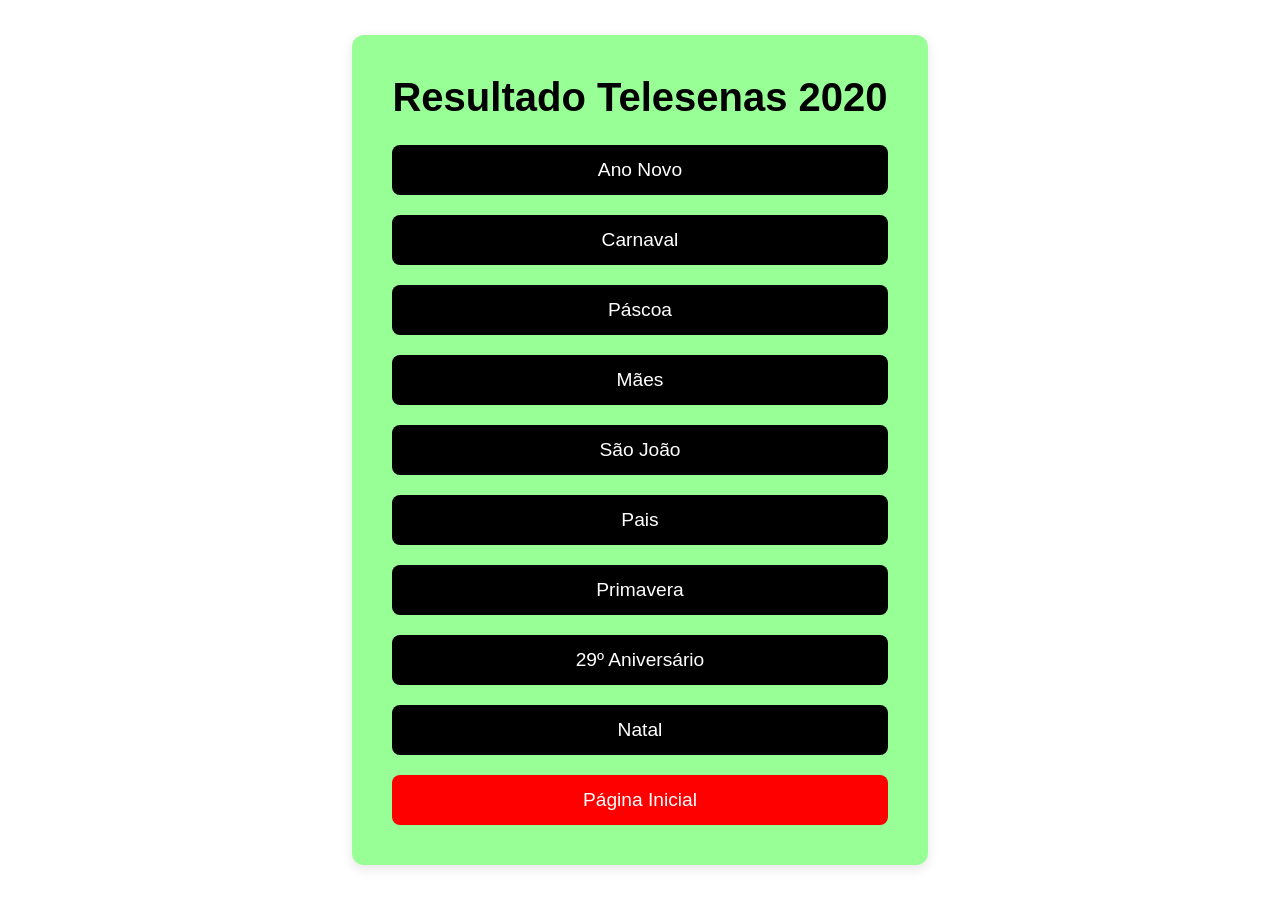
==== 2020.html @ 886aa6b2 "Add files via upload" ====
<!DOCTYPE html>
<html lang="pt-br">
<head>
    <meta charset="UTF-8">
    <meta name="viewport" content="width=device-width, initial-scale=1.0">
    <title>2020</title>
    <link rel="stylesheet" href="styles.css">
</head>
<body>
    <div class="container">
        <header>
            <h1>Resultado Telesenas 2020</h1>
        </header>

        <div class="button-container">
	    <a href="2020/ano-novo.pdf" target="_blank" class="button">Ano Novo</a>
	    <a href="2020/carnaval.pdf" target="_blank" class="button">Carnaval</a>
            <a href="2020/pascoa.pdf" target="_blank" class="button">Páscoa</a>
            <a href="2020/maes.pdf" target="_blank" class="button">Mães</a>
            <a href="2020/sao-joao.pdf" target="_blank" class="button">São João</a>
            <a href="2020/pais.pdf" target="_blank" class="button">Pais</a>
            <a href="2020/primavera.pdf" target="_blank" class="button">Primavera</a>
            <a href="2020/aniversario.pdf" target="_blank" class="button">29º Aniversário</a>
            <a href="2020/natal.pdf" target="_blank" class="button">Natal</a>                                                                                 <a href="index.html" target="_blank" class="button" button style="background-color: red; color: white;">Página Inicial</a>
        </div>
    </div>
</body>
</html>
---- styles.css ----
/* Reset default styles */
* {
    margin: 0;
    padding: 0;
    box-sizing: border-box;
}

body {
    font-family: 'Arial', sans-serif;
    background-image: url("fundo.jpg");
    background-size: cover;
    background-position: center;
    background-repeat: no-repeat;
    color: #333;
    display: flex;
    justify-content: center;
    align-items: center;
    min-height: 100vh;
}

/* Container */
.container {
    text-align: center;
    background-color: #98ff96;
    padding: 40px;
    border-radius: 12px;
    backdrop-filter: blur(6px);
    box-shadow: 0 4px 12px rgba(0, 0, 0, 0.1);
}

/* Título */
header h1 {
    font-size: 2.5rem;
    color: black;
    margin-bottom: 25px;
}

/* Botões */
.button-container {
    display: flex;
    flex-direction: column;
    gap: 20px;
}

.button {
    display: flex;
    align-items: center;
    justify-content: center;
    gap: 12px;
    padding: 14px 28px;
    font-size: 1.2rem;
    text-decoration: none;
    color: white;
    background-color: black;
    border-radius: 8px;
    transition: background-color 0.3s, transform 0.2s;
}

.button:hover {
    background-color: #808080;
    transform: scale(1.05);
}

.button:active {
    background-color: #003d80;
}

.icon svg {
    display: block;
}

/* Mobile */
@media (max-width: 768px) {
    .button {
        font-size: 1.1rem;
        padding: 12px 22px;
    }
}
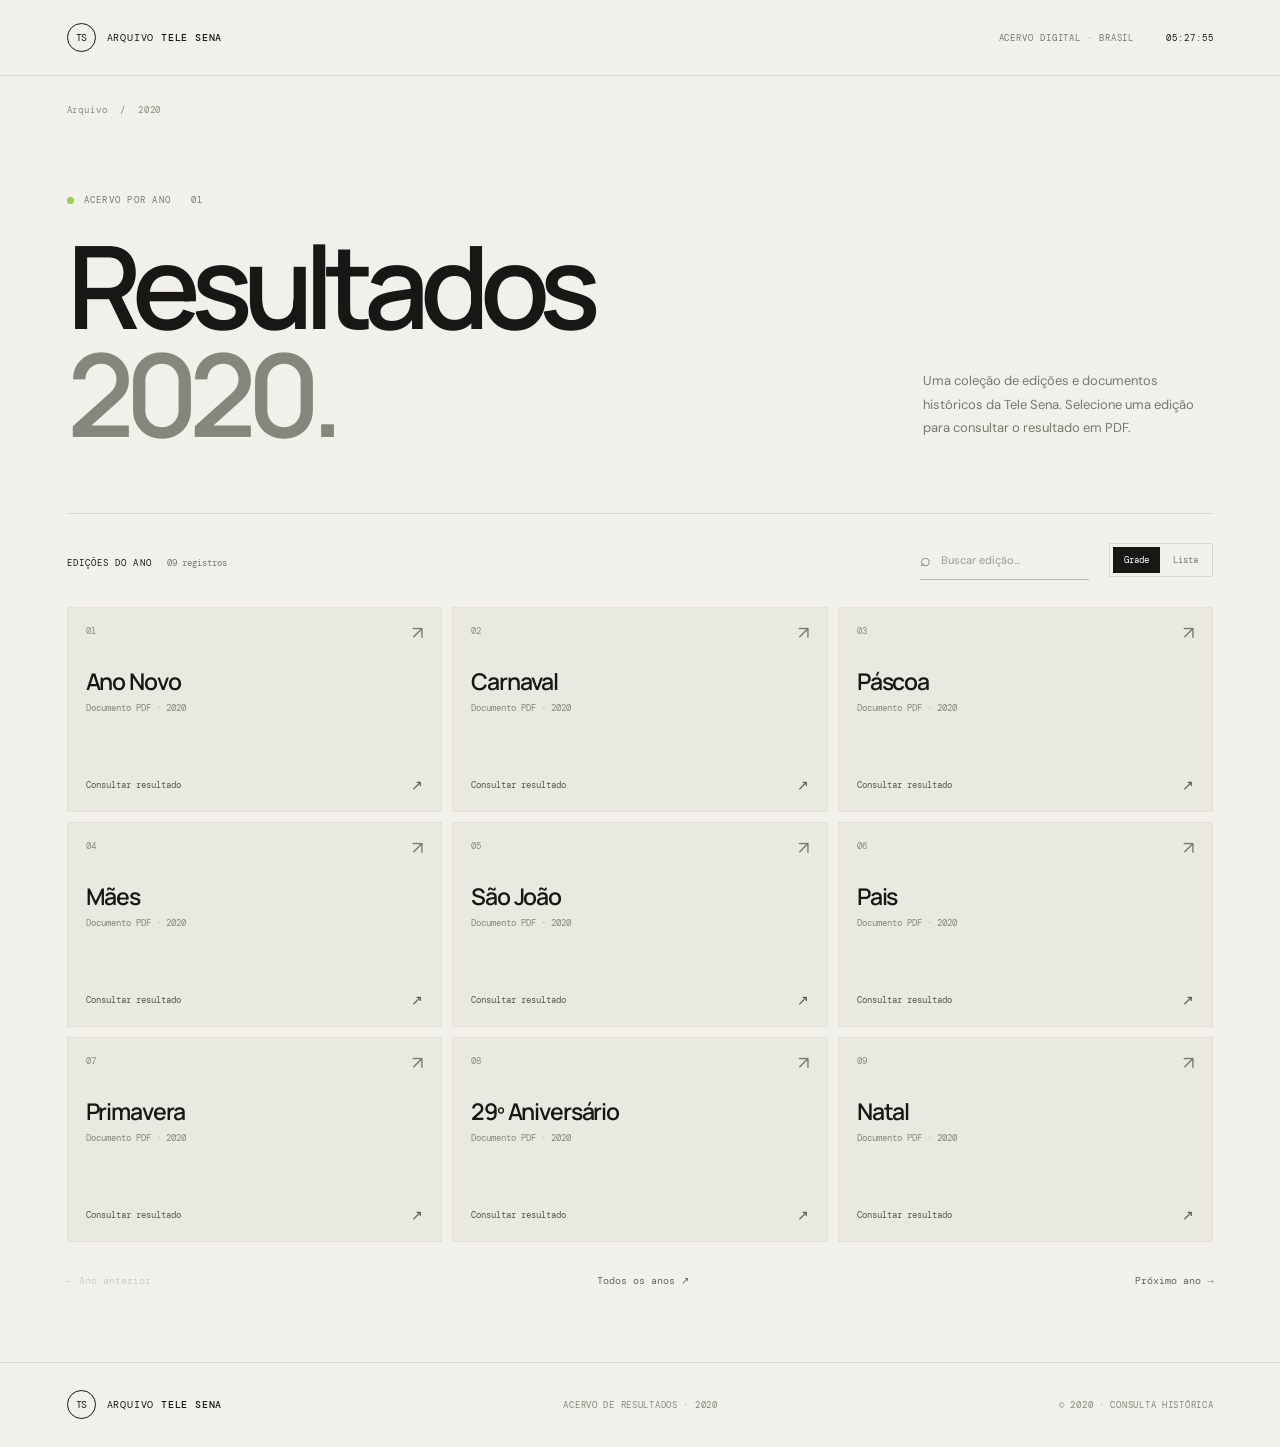
==== commit 12ba3d95: "Add files via upload" ====
--- a/2020.html
+++ b/2020.html
@@ -1,37 +1,57 @@
-<!DOCTYPE html>
-<html lang="pt-br">
-<head>
-    <meta charset="UTF-8">
-    <meta name="viewport" content="width=device-width, initial-scale=1.0">
-    <title>2020</title>
-    <link rel="stylesheet" href="styles.css">
-</head>
-<body>
-    <div class="container">
-        <header>
-            <h1>Resultado Telesenas 2020</h1>
-        </header>
-
-        <div class="button-container">
-	    <a href="2020/ano-novo.pdf" target="_blank" class="button">Ano Novo</a>
-	    <a href="2020/carnaval.pdf" target="_blank" class="button">Carnaval</a>
-            <a href="2020/pascoa.pdf" target="_blank" class="button">Páscoa</a>
-            <a href="2020/maes.pdf" target="_blank" class="button">Mães</a>
-            <a href="2020/sao-joao.pdf" target="_blank" class="button">São João</a>
-            <a href="2020/pais.pdf" target="_blank" class="button">Pais</a>
-            <a href="2020/primavera.pdf" target="_blank" class="button">Primavera</a>
-            <a href="2020/aniversario.pdf" target="_blank" class="button">29º Aniversário</a>
-            <a href="2020/natal.pdf" target="_blank" class="button">Natal</a>                                                                                 <a href="index.html" target="_blank" class="button" button style="background-color: red; color: white;">Página Inicial</a>
-        </div>
-    </div>
-</body>
-</html>
-
-
-
-
-
-
-
-
-
+<!DOCTYPE html>
+<html lang="pt-BR">
+<head>
+  <meta charset="UTF-8"><meta name="viewport" content="width=device-width, initial-scale=1.0">
+  <meta name="theme-color" content="#f2f0eb"><meta name="description" content="Consulte os resultados históricos da Tele Sena de 2020 por edição.">
+  <title>Resultados 2020 — Arquivo Tele Sena</title><link rel="preconnect" href="https://fonts.googleapis.com"><link rel="preconnect" href="https://fonts.gstatic.com" crossorigin>
+  <link href="https://fonts.googleapis.com/css2?family=DM+Mono:wght@400;500&family=DM+Sans:wght@400;500;600;700&family=Manrope:wght@400;500;600;700;800&display=swap" rel="stylesheet">
+  <link rel="stylesheet" href="styles.css"><script src="app.js" defer></script>
+</head>
+<body data-page="year">
+  <div class="topline"><a class="brand" href="index.html"><span class="brand-mark">TS</span><span>ARQUIVO <b>TELE SENA</b></span></a><div class="top-meta"><span>ACERVO DIGITAL · BRASIL</span><span class="live-clock" data-clock>--:--:--</span></div><button class="menu-button" aria-label="Abrir menu" aria-expanded="false"><span></span><span></span></button></div>
+  <main class="page-shell">
+    <div class="breadcrumbs"><a href="index.html">Arquivo</a><span>/</span><span>2020</span></div>
+    <section class="page-heading"><div><p class="eyebrow"><span class="eyebrow-dot"></span> ACERVO POR ANO <span class="eyebrow-line"></span> 01</p><h1>Resultados<br><em>2020.</em></h1></div><p class="intro">Uma coleção de edições e documentos históricos da Tele Sena. Selecione uma edição para consultar o resultado em PDF.</p></section>
+    <div class="section-bar"><div><span class="section-kicker">EDIÇÕES DO ANO</span><span class="result-count">09 registros</span></div><div class="toolbar"><label class="search-box"><span>⌕</span><input type="search" placeholder="Buscar edição..." aria-label="Buscar edição"></label><div class="view-switch" role="group" aria-label="Modo de visualização"><button class="view-btn active" data-view="grid" aria-pressed="true">Grade</button><button class="view-btn" data-view="list" aria-pressed="false">Lista</button></div></div></div>
+    <section class="work-grid" data-work-grid aria-label="Edições de 2020"><a class="work-card" href="2020/ano-novo.pdf" target="_blank" rel="noopener" data-name="ano novo">
+                <span class="card-index">01</span><span class="card-symbol" aria-hidden="true">↗</span>
+                <span class="card-title">Ano Novo</span><span class="card-meta">Documento PDF · 2020</span>
+                <span class="card-action">Consultar resultado <span>↗</span></span>
+            </a><a class="work-card" href="2020/carnaval.pdf" target="_blank" rel="noopener" data-name="carnaval">
+                <span class="card-index">02</span><span class="card-symbol" aria-hidden="true">↗</span>
+                <span class="card-title">Carnaval</span><span class="card-meta">Documento PDF · 2020</span>
+                <span class="card-action">Consultar resultado <span>↗</span></span>
+            </a><a class="work-card" href="2020/pascoa.pdf" target="_blank" rel="noopener" data-name="páscoa">
+                <span class="card-index">03</span><span class="card-symbol" aria-hidden="true">↗</span>
+                <span class="card-title">Páscoa</span><span class="card-meta">Documento PDF · 2020</span>
+                <span class="card-action">Consultar resultado <span>↗</span></span>
+            </a><a class="work-card" href="2020/maes.pdf" target="_blank" rel="noopener" data-name="mães">
+                <span class="card-index">04</span><span class="card-symbol" aria-hidden="true">↗</span>
+                <span class="card-title">Mães</span><span class="card-meta">Documento PDF · 2020</span>
+                <span class="card-action">Consultar resultado <span>↗</span></span>
+            </a><a class="work-card" href="2020/sao-joao.pdf" target="_blank" rel="noopener" data-name="são joão">
+                <span class="card-index">05</span><span class="card-symbol" aria-hidden="true">↗</span>
+                <span class="card-title">São João</span><span class="card-meta">Documento PDF · 2020</span>
+                <span class="card-action">Consultar resultado <span>↗</span></span>
+            </a><a class="work-card" href="2020/pais.pdf" target="_blank" rel="noopener" data-name="pais">
+                <span class="card-index">06</span><span class="card-symbol" aria-hidden="true">↗</span>
+                <span class="card-title">Pais</span><span class="card-meta">Documento PDF · 2020</span>
+                <span class="card-action">Consultar resultado <span>↗</span></span>
+            </a><a class="work-card" href="2020/primavera.pdf" target="_blank" rel="noopener" data-name="primavera">
+                <span class="card-index">07</span><span class="card-symbol" aria-hidden="true">↗</span>
+                <span class="card-title">Primavera</span><span class="card-meta">Documento PDF · 2020</span>
+                <span class="card-action">Consultar resultado <span>↗</span></span>
+            </a><a class="work-card" href="2020/aniversario.pdf" target="_blank" rel="noopener" data-name="29º aniversário">
+                <span class="card-index">08</span><span class="card-symbol" aria-hidden="true">↗</span>
+                <span class="card-title">29º Aniversário</span><span class="card-meta">Documento PDF · 2020</span>
+                <span class="card-action">Consultar resultado <span>↗</span></span>
+            </a><a class="work-card" href="2020/natal.pdf" target="_blank" rel="noopener" data-name="natal">
+                <span class="card-index">09</span><span class="card-symbol" aria-hidden="true">↗</span>
+                <span class="card-title">Natal</span><span class="card-meta">Documento PDF · 2020</span>
+                <span class="card-action">Consultar resultado <span>↗</span></span>
+            </a></section>
+    <p class="empty-state" hidden>Nenhuma edição encontrada para sua busca.</p>
+    <nav class="year-navigation" aria-label="Navegação entre anos"><a href="2019.html" aria-disabled="true" tabindex="-1">← Ano anterior</a><a href="index.html">Todos os anos <span>↗</span></a><a href="2021.html" >Próximo ano →</a></nav>
+  </main>
+  <footer class="site-footer"><a class="brand" href="index.html"><span class="brand-mark">TS</span><span>ARQUIVO <b>TELE SENA</b></span></a><span>ACERVO DE RESULTADOS · 2020</span><span>© 2020 · CONSULTA HISTÓRICA</span></footer>
+</body></html>
--- a/styles.css
+++ b/styles.css
@@ -1,79 +1,2 @@
-/* Reset default styles */
-* {
-    margin: 0;
-    padding: 0;
-    box-sizing: border-box;
-}
-
-body {
-    font-family: 'Arial', sans-serif;
-    background-image: url("fundo.jpg");
-    background-size: cover;
-    background-position: center;
-    background-repeat: no-repeat;
-    color: #333;
-    display: flex;
-    justify-content: center;
-    align-items: center;
-    min-height: 100vh;
-}
-
-/* Container */
-.container {
-    text-align: center;
-    background-color: #98ff96;
-    padding: 40px;
-    border-radius: 12px;
-    backdrop-filter: blur(6px);
-    box-shadow: 0 4px 12px rgba(0, 0, 0, 0.1);
-}
-
-/* Título */
-header h1 {
-    font-size: 2.5rem;
-    color: black;
-    margin-bottom: 25px;
-}
-
-/* Botões */
-.button-container {
-    display: flex;
-    flex-direction: column;
-    gap: 20px;
-}
-
-.button {
-    display: flex;
-    align-items: center;
-    justify-content: center;
-    gap: 12px;
-    padding: 14px 28px;
-    font-size: 1.2rem;
-    text-decoration: none;
-    color: white;
-    background-color: black;
-    border-radius: 8px;
-    transition: background-color 0.3s, transform 0.2s;
-}
-
-.button:hover {
-    background-color: #808080;
-    transform: scale(1.05);
-}
-
-.button:active {
-    background-color: #003d80;
-}
-
-.icon svg {
-    display: block;
-}
-
-/* Mobile */
-@media (max-width: 768px) {
-    .button {
-        font-size: 1.1rem;
-        padding: 12px 22px;
-    }
-}
-
+:root{--paper:#f2f0eb;--ink:#171815;--muted:#777970;--line:#d8d7d0;--accent:#c5f36b;--mono:'DM Mono',monospace;--sans:'DM Sans',sans-serif;--display:'Manrope',sans-serif}*{box-sizing:border-box}html{scroll-behavior:smooth}body{margin:0;background:var(--paper);color:var(--ink);font-family:var(--sans);-webkit-font-smoothing:antialiased}a{color:inherit;text-decoration:none}.topline{height:76px;padding:0 5.2vw;border-bottom:1px solid var(--line);display:flex;align-items:center;justify-content:space-between}.brand{display:inline-flex;align-items:center;gap:11px;font:10px var(--mono);letter-spacing:.08em}.brand b{font-weight:500}.brand-mark{width:29px;height:29px;border:1px solid var(--ink);border-radius:50%;display:grid;place-items:center;font:10px var(--mono);letter-spacing:-.08em}.top-meta{display:flex;align-items:center;gap:32px;color:var(--muted);font:9px var(--mono);letter-spacing:.1em}.live-clock{color:var(--ink)}.menu-button{display:none;background:none;border:0}.page-shell{width:min(1440px,89.6vw);margin:0 auto}.home-shell{padding-top:80px}.hero{min-height:520px;display:grid;grid-template-columns:1.1fr .9fr;position:relative;border-bottom:1px solid var(--line);padding:28px 0 78px}.hero-copy{z-index:1}.eyebrow{font:9px var(--mono);letter-spacing:.14em;color:var(--muted);display:flex;align-items:center;gap:10px;margin:0 0 28px}.eyebrow-dot{width:7px;height:7px;border-radius:50%;background:#9ccf43;display:inline-block}.hero h1,.page-heading h1{font:600 clamp(64px,8.3vw,124px)/.94 var(--display);letter-spacing:-.085em;margin:0}.hero h1 em,.page-heading h1 em,.section-heading h2 em{font-style:normal;color:#85877e}.hero-description{max-width:390px;color:#666960;font-size:14px;line-height:1.8;margin:28px 0 25px}.text-link{font:10px var(--mono);letter-spacing:.1em;border-bottom:1px solid var(--ink);padding-bottom:9px;display:inline-flex;gap:25px}.text-link span{font-size:14px}.hero-art{position:relative;min-height:390px;display:grid;place-items:center}.hero-disc{width:min(300px,65%);aspect-ratio:1;border-radius:50%;background:#dfe4d3;display:flex;flex-direction:column;align-items:center;justify-content:center;position:relative;z-index:1;box-shadow:inset -18px -18px 40px #b9c0aa,inset 12px 12px 35px #f6f8ee}.hero-disc:before,.hero-disc:after{content:'';position:absolute;border:1px solid #b4bba8;border-radius:50%;inset:10%}.hero-disc:after{inset:20%}.hero-disc>span{font:800 clamp(65px,9vw,120px)/.9 var(--display);letter-spacing:-.12em}.hero-disc small{font:8px var(--mono);letter-spacing:.17em;text-align:center;margin-top:13px}.orbit{position:absolute;border:1px solid #d1d2c9;border-radius:50%;width:390px;height:160px;transform:rotate(-28deg)}.orbit-two{transform:rotate(55deg);width:360px;height:180px}.art-caption{position:absolute;right:3%;top:14%;font:9px/1.6 var(--mono);letter-spacing:.1em;color:var(--muted)}.art-cross{position:absolute;left:7%;bottom:13%;font-size:28px;color:#9ab85c}.hero-index{position:absolute;bottom:22px;left:0;right:0;display:flex;justify-content:space-between;color:#92948b;font:9px var(--mono);letter-spacing:.1em}.archive-section{padding:95px 0 90px}.section-heading{display:flex;justify-content:space-between;align-items:end;margin-bottom:36px}.section-heading .eyebrow{margin-bottom:16px}.section-heading h2{font:600 clamp(36px,5vw,64px)/1 var(--display);letter-spacing:-.07em;margin:0}.section-heading>p{font-size:12px;line-height:1.7;color:var(--muted);max-width:270px;margin:0 0 3px}.year-grid{display:grid;grid-template-columns:repeat(4,1fr);gap:12px}.year-card{min-height:220px;border:1px solid var(--line);padding:19px 20px 16px;display:flex;flex-direction:column;justify-content:space-between;transition:background .25s,border-color .25s,transform .25s}.year-card:hover{background:#e8e9df;border-color:#b9bcb0;transform:translateY(-3px)}.year-card.featured{background:var(--accent);border-color:var(--accent)}.year-card-top,.year-card-bottom{display:flex;justify-content:space-between;align-items:center;font:9px var(--mono);letter-spacing:.09em}.year-card-top{color:#72766a}.year-arrow{font-size:16px;color:var(--ink)}.year-number{font:600 clamp(54px,6vw,82px)/.9 var(--display);letter-spacing:-.09em}.year-card-bottom{border-top:1px solid #d2d3c9;padding-top:13px;color:#777970;letter-spacing:0}.featured .year-card-bottom{border-color:#a9ce61;color:#333c25}.year-link{color:var(--ink)}.note-strip{border-top:1px solid var(--line);border-bottom:1px solid var(--line);padding:25px 0;display:flex;align-items:center;gap:20px;margin-bottom:75px}.note-mark{font-size:25px}.note-strip p{font-size:12px;color:var(--muted);margin:0;flex:1}.note-strip p b{color:var(--ink);font-weight:600}.note-index{font:9px var(--mono);letter-spacing:.1em;color:var(--muted)}.breadcrumbs{display:flex;gap:12px;align-items:center;padding:28px 0;color:#888a80;font:9px var(--mono);letter-spacing:.1em}.breadcrumbs a:hover{color:var(--ink)}.page-heading{display:flex;justify-content:space-between;align-items:end;padding:50px 0 65px;border-bottom:1px solid var(--line)}.page-heading .eyebrow{margin-bottom:25px}.page-heading h1{font-size:clamp(66px,9vw,122px)}.intro{max-width:290px;font-size:13px;line-height:1.8;color:var(--muted);margin:0 0 8px}.section-bar{display:flex;align-items:center;justify-content:space-between;padding:27px 0}.section-kicker{font:9px var(--mono);letter-spacing:.12em}.result-count{font:9px var(--mono);color:var(--muted);margin-left:15px}.toolbar{display:flex;align-items:center;gap:20px}.search-box{display:flex;align-items:center;gap:8px;border-bottom:1px solid #b9bbb1;padding:7px 0}.search-box>span{font-size:18px;color:var(--muted)}.search-box input{width:150px;border:0;outline:0;background:transparent;font:11px var(--sans);color:var(--ink)}.search-box input::placeholder{color:#999b92}.view-switch{display:flex;border:1px solid var(--line);padding:3px;gap:2px}.view-btn{background:transparent;border:0;padding:7px 11px;color:var(--muted);font:9px var(--mono);cursor:pointer}.view-btn.active{background:var(--ink);color:white}.work-grid{display:grid;grid-template-columns:repeat(3,1fr);gap:10px}.work-card{position:relative;min-height:205px;background:#e9e8e1;border:1px solid #e2e0d8;padding:17px 18px;display:flex;flex-direction:column;align-items:flex-start;transition:background .2s,border-color .2s,transform .2s}.work-card[href]:hover{background:#e1e4d8;border-color:#c4c8b9;transform:translateY(-2px)}.card-index{font:9px var(--mono);color:#8a8c82}.card-symbol{position:absolute;right:18px;top:13px;font-size:18px;color:#777970}.card-title{font:600 23px/1.15 var(--display);letter-spacing:-.05em;margin-top:31px}.card-meta{font:9px var(--mono);color:#85877e;margin-top:8px}.card-action{margin-top:auto;padding-top:20px;width:100%;display:flex;justify-content:space-between;align-items:center;font:9px var(--mono);color:#55584f}.card-action span{font-size:14px}.work-card.unavailable{opacity:.48;background:transparent;border-style:dashed}.work-card.unavailable .card-action{color:#8b6558}.work-grid.list-view{grid-template-columns:1fr;gap:0}.work-grid.list-view .work-card{min-height:76px;display:grid;grid-template-columns:48px 1fr 1fr 180px;align-items:center;padding:15px 18px;border-width:0 0 1px;background:transparent}.work-grid.list-view .card-title{margin:0;font-size:17px}.work-grid.list-view .card-meta{margin:0}.work-grid.list-view .card-action{padding:0}.work-grid.list-view .card-symbol{right:18px;top:26px}.empty-state{padding:50px 0;text-align:center;color:var(--muted);font-size:13px}.year-navigation{display:flex;justify-content:space-between;padding:32px 0 75px;font:10px var(--mono);color:#62655c}.year-navigation a:hover{color:var(--ink)}.year-navigation a[aria-disabled="true"]{opacity:.25;pointer-events:none}.site-footer{min-height:85px;padding:20px 5.2vw;border-top:1px solid var(--line);display:flex;justify-content:space-between;align-items:center;color:#85877e;font:9px var(--mono);letter-spacing:.08em}.site-footer .brand{color:var(--ink)}
+@media(max-width:900px){.year-grid{grid-template-columns:repeat(2,1fr)}.work-grid{grid-template-columns:repeat(2,1fr)}.hero{grid-template-columns:1fr .8fr}.hero-art{transform:scale(.85)}.page-heading{gap:30px}.intro{max-width:240px}}@media(max-width:620px){.topline{height:65px;padding:0 5vw}.top-meta span:first-child{display:none}.top-meta{margin-left:auto;margin-right:17px}.menu-button{display:flex;flex-direction:column;gap:5px;padding:8px}.menu-button span{width:19px;height:1px;background:var(--ink)}.page-shell{width:90vw}.home-shell{padding-top:42px}.hero{display:flex;flex-direction:column;min-height:unset;padding:25px 0 65px}.hero h1{font-size:clamp(62px,17vw,90px)}.hero-description{font-size:13px;max-width:330px}.hero-art{min-height:280px;transform:none;margin-top:15px}.hero-disc{width:205px}.orbit{width:280px;height:120px}.orbit-two{width:260px;height:130px}.art-caption{right:3%;top:9%}.hero-index{font-size:7px}.section-heading{display:block}.section-heading>p{margin-top:18px}.archive-section{padding:65px 0}.year-grid{gap:8px}.year-card{min-height:160px;padding:13px}.year-card-top,.year-card-bottom{font-size:8px}.year-number{font-size:54px}.year-card-bottom{display:block;line-height:1.8}.year-link{display:block}.note-strip{gap:12px;margin-bottom:50px}.note-strip p{font-size:11px}.note-index{display:none}.breadcrumbs{padding:22px 0}.page-heading{display:block;padding:30px 0 38px}.page-heading h1{font-size:clamp(68px,18vw,96px)}.intro{margin-top:25px;max-width:330px}.section-bar{align-items:flex-start;gap:18px;flex-direction:column}.toolbar{width:100%;justify-content:space-between}.search-box{flex:1}.search-box input{width:100%}.work-grid{grid-template-columns:1fr 1fr;gap:7px}.work-card{min-height:168px;padding:13px}.card-title{font-size:18px;margin-top:27px}.card-meta,.card-action{font-size:8px}.work-grid.list-view .work-card{grid-template-columns:30px 1fr 95px;gap:7px;min-height:70px;padding:12px 8px}.work-grid.list-view .card-meta{display:none}.work-grid.list-view .card-title{font-size:14px}.work-grid.list-view .card-action{font-size:8px}.work-grid.list-view .card-symbol{display:none}.year-navigation{font-size:8px;gap:10px}.site-footer{padding:20px 5vw;gap:12px;flex-wrap:wrap}.site-footer>span:nth-child(2){display:none}.site-footer>span:last-child{font-size:8px}}@media(prefers-reduced-motion:reduce){*{scroll-behavior:auto!important;transition:none!important}}
